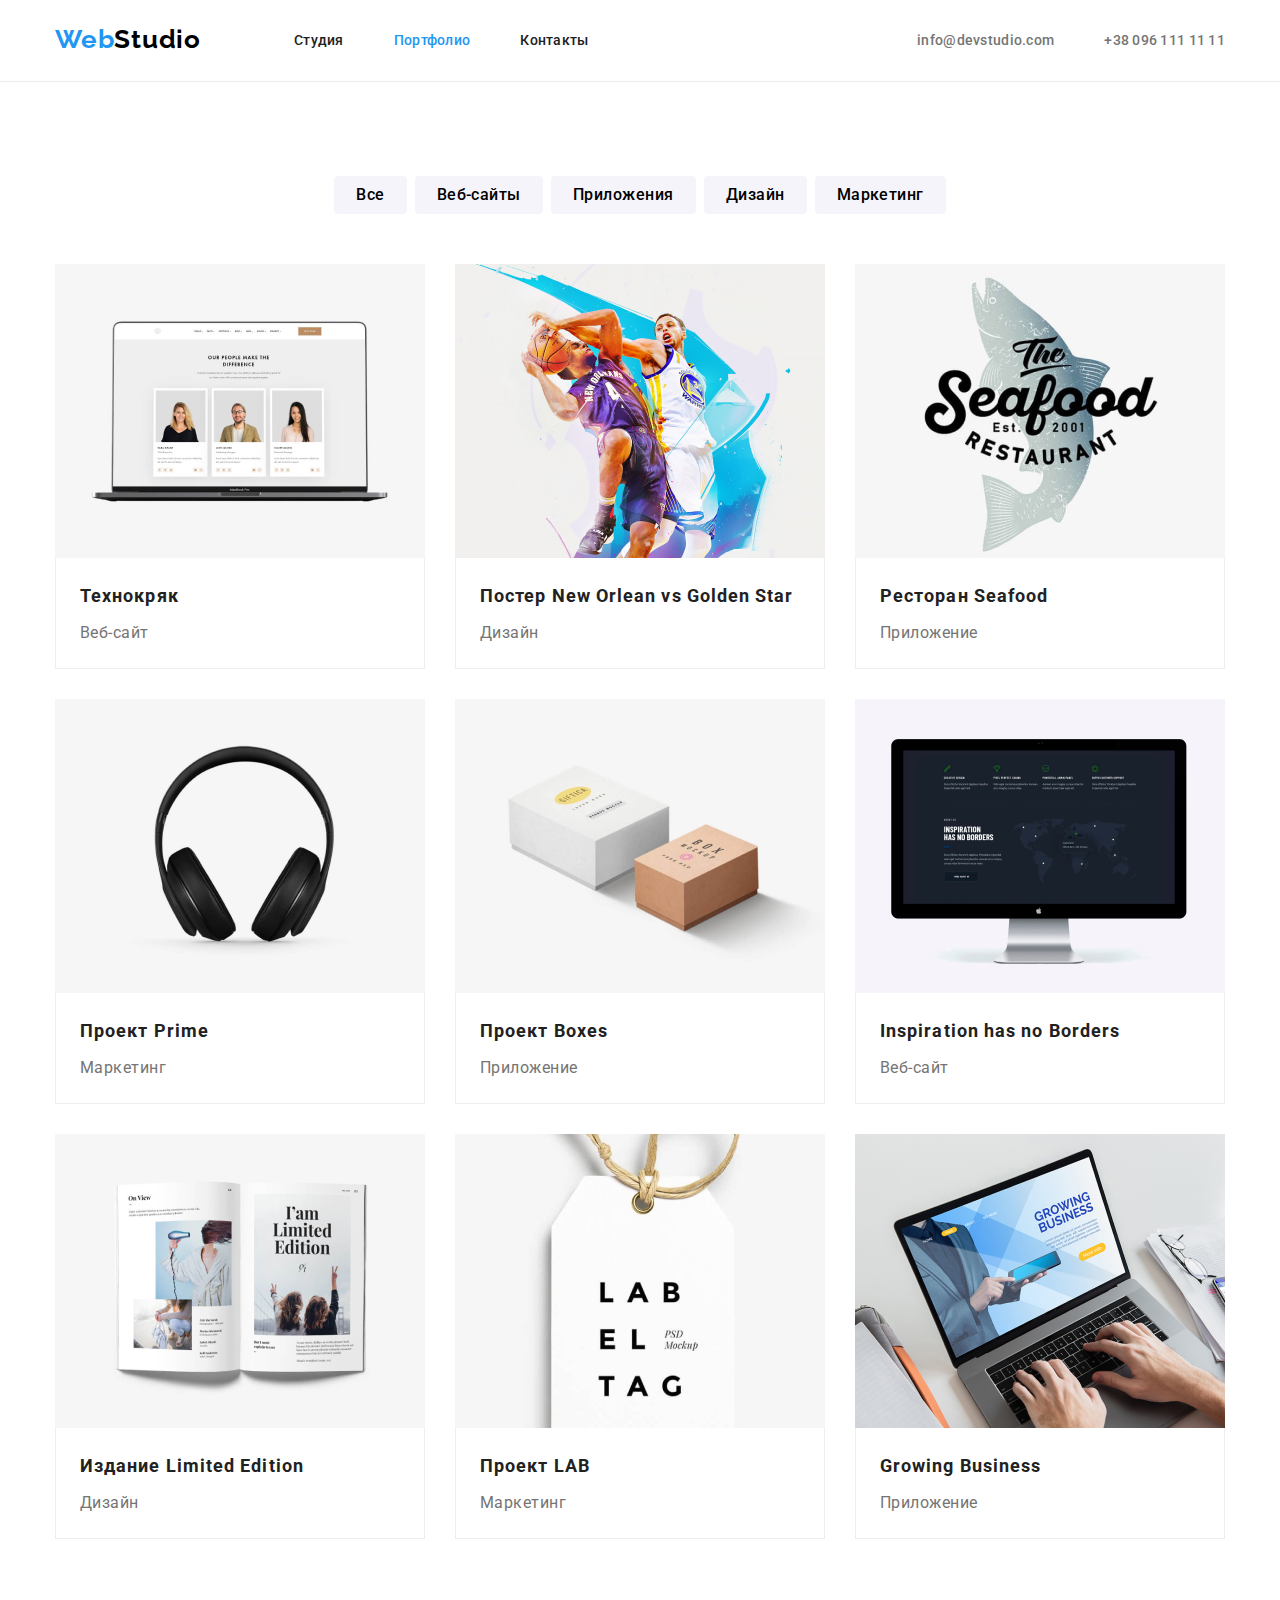
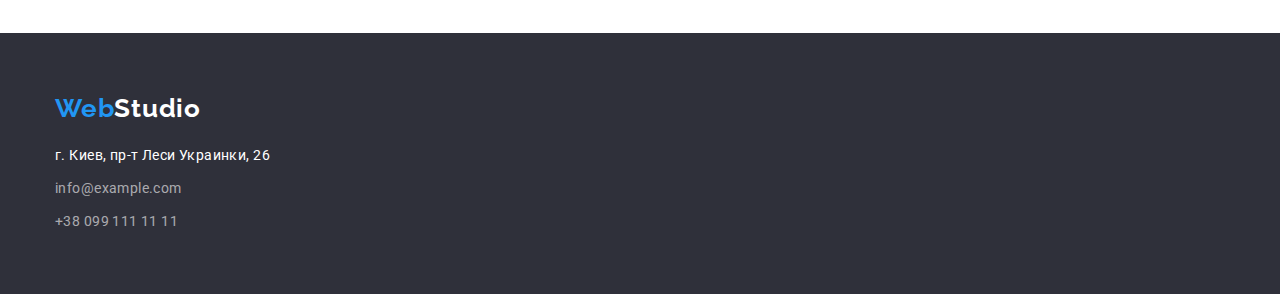
==== portfolio.html @ f36d1ca5 "Додала всі файли" ====
<!DOCTYPE html>
<html lang="ru">
<head>
  <meta charset="UTF-8">
  <meta http-equiv="X-UA-Compatible" content="IE=edge">
  <meta name="viewport" content="width=device-width, initial-scale=1.0">
  <title>Portfolio</title>
    <link rel="preconnect" href="https://fonts.googleapis.com">
    <link rel="preconnect" href="https://fonts.gstatic.com" crossorigin>
    <link href="https://fonts.googleapis.com/css2?family=Raleway:wght@700&family=Roboto:wght@400;500;700;900&display=swap"
      rel="stylesheet">
      <link rel="stylesheet" href="./css/modern-normalize.css">
      <link rel="stylesheet" href="./css/styles.css">
</head>
<body>


<header class="hdr">
  <div class="container">
  <nav class="main-nav">
    <a class="logo" href="./index.html"><span class="logo-web">Web</span>Studio</a>
    <!-- Навігація на інші сторінки -->
    <ul class="site-nav list">
      <li class="item"><a class="link" href="./index.html">Студия</a></li>
      <li class="item"><a class="link portfolio" href="./portfolio.html">Портфолио</a></li>
      <li class="item"><a class="link" href="">Контакты</a></li>
    </ul>
  <ul class="haeder-contact list">
    <li class="item"><a class="h-link" href="mailto:info@devstudio.com">info@devstudio.com</a></li>
    <li class="item"><a class="h-link" href="tel:+380961111111">+38 096 111 11 11</a></li>
  </ul>
</nav>
</div>
</header>
<main>

<section class="portfolio-sec">
  <div class="container ">
  <h1 class="portf-title">Портфолио</h1>
  <ul class="buttons-port list">
    <li class="item"><button class="button-portf" type="button">Все</button></li>
    <li class="item"><button class="button-portf" type="button">Веб-сайты</button></li>
    <li class="item"><button class="button-portf" type="button">Приложения</button></li>
    <li class="item"><button class="button-portf" type="button">Дизайн</button></li>
    <li class="item"><button class="button-portf" type="button">Маркетинг</button></li>
  </ul>

  <ul class="portfolio-list list">
    <li class="item">
      <img class="portf-card" src="./images/portfolio/img.jpg" width="370" alt="Технокряк">
      <div class="card-border">
        <h2 class="portf-list-title" >Технокряк</h2>
      <p class="portf-text">Веб-сайт</p>
      </div>
    </li>
    <li class="item">
      <img class="portf-card" src="./images/portfolio/img1.jpg" width="370" alt="Постер New Orlean vs Golden Star">
      <div class="card-border">
      <h2 class="portf-list-title" >Постер New Orlean vs Golden Star</h2>
      <p class="portf-text">Дизайн</p>
    </div>
    </li>
    <li class="item">
      <img class="portf-card" src="./images/portfolio/img2.jpg" width="370" alt="Ресторан Seafood">
      <div class="card-border">
      <h2 class="portf-list-title" >Ресторан Seafood</h2>
      <p class="portf-text">Приложение</p>
    </div>
    </li>
    <li class="item">
      <img class="portf-card" src="./images/portfolio/img3.jpg" width="370" alt="Проект Prime">
      <div class="card-border">
      <h2 class="portf-list-title" >Проект Prime</h2>
      <p class="portf-text">Маркетинг</p>
    </div>
    </li>
    <li class="item">
      <img class="portf-card" src="./images/portfolio/img4.jpg" width="370" alt="Проект Boxes">
      <div class="card-border">
      <h2 class="portf-list-title" >Проект Boxes</h2>
      <p class="portf-text">Приложение</p>
    </div>
    </li>
    <li class="item">
      <img class="portf-card" src="./images/portfolio/img5.jpg" width="370" alt="Inspiration has no Borders">
      <div class="card-border">
      <h2 class="portf-list-title" >Inspiration has no Borders</h2>
      <p class="portf-text">Веб-сайт</p>
    </div>
    </li>
    <li class="item">
      <img class="portf-card" src="./images/portfolio/img6.jpg" width="370" alt="Издание Limited Edition">
      <div class="card-border">
      <h2 class="portf-list-title" >Издание Limited Edition</h2>
      <p class="portf-text">Дизайн</p>
    </div>
    </li>
    <li class="item">
      <img class="portf-card" src="./images/portfolio/img7.jpg" width="370" alt="Проект LAB">
      <div class="card-border">
      <h2 class="portf-list-title" >Проект LAB</h2>
      <p class="portf-text">Маркетинг</p>
    </div>
    </li>
    <li class="item">
    <img class="portf-card" src="./images/portfolio/img8.jpg" width="370" alt="Growing Business">
    <div class="card-border">
    <h2 class="portf-list-title" >Growing Business</h2>
    <p class="portf-text">Приложение</p>
  </div>
    </li>
  </ul>
  </div>
  </section>
</main>
  <footer class="footer-list">
    <div class="container">
    <!-- Копірайт -->
    <a class="logo-footer" href="./index.html"> <span class="logo-web">Web</span>Studio</a>
    <!-- Посилання на соцмережі -->
    <address>
      <ul class="contact list">
        <li><a class="contact-adres" href="https://goo.gl/maps/HZU3c6R3okZjk7ic6" target="_blank"
            rel="noopener noreferrer">г. Киев, пр-т Леси Украинки, 26</a></li>
        <li><a class="contact-mail" href="mailto:info@example.com">info@example.com</a></li>
        <li><a class="contact-tel" href="tel:+380991111111">+38 099 111 11 11</a></li>
      </ul>
    </address>
    </div>
  </footer>

</body>
</html>
---- css/styles.css ----
:root{
  --primary-text-color:#757575;
  --title-color:#212121;
  --link-hover-color: #2196F3;
  --primary-bg-color: #2F303A;
  --bg-color-wite: #fff;
  --bg-color-grey: #F5F4FA;

}

body {
margin: 0 0 0 0;  
font-family: Roboto,sans-serif;
background: #fff;
color: var(--primary-text-color);
font-size: 14px;
line-height: 1.33;
}

h2, h3, p {
  margin: 0;
}

ul{
  margin: 0;
  padding: 0;
}


.container {
  width: 1200px;
  margin-top: 0;
  margin-bottom: 0;
  margin-right: auto;
  margin-left: auto;
 padding-left: 15px;
 padding-right: 15px;
}

.list{

padding-top: 0;
padding-bottom: 0;
padding-right: 0;
padding-left: 0;
margin-top: 0;
margin-bottom: 0; 
margin-left: 0; 
margin-right: 0;
list-style: none;
}

.hdr{
border-bottom: 1px solid 
#ECECEC;
}
.main-nav{
  display: flex;
  align-items: center;
}
.logo {
padding-top: 24px;
padding-bottom: 25px;
display: block;
font-family: 'Raleway';
font-weight: 700;
font-size: 26px;
line-height: 1.2;
letter-spacing: 0.03em;
color: black;
text-decoration:none;
}

.logo:hover{
color: var(--link-hover-color);
}

.logo-web{
color: var(--link-hover-color)
}

/* .logo.up{
  display: flex;
  /* margin-left: 215px;
  margin-top: 24px;
  margin-right: 1240px;
  width: 145px;
  height: 31px; */

/* site-nav */
.site-nav{
display: flex; 
margin-left: 93px;
}

/* .site-nav .item:not(:last-child){
  margin-right: 50px;
} */

.site-nav .item + .item{
  margin-left: 50px;
}


.site-nav .link {
display: block;
padding-top: 32px;
padding-bottom: 32px;

color: #212121;
font-style: normal;
font-weight: 500;
font-size: 14px;
line-height: 1.2;
letter-spacing: 0.02em;
text-decoration:none;

}

.site-nav .link:hover,
.site-nav .link:focus
{
color: var(--link-hover-color);
}

.link.studio{
  color: var(--link-hover-color);
}

.haeder-contact {
  display: flex;
  margin-left: auto;
}

.haeder-contact .item + .item {
  margin-left: 50px; 
}

.haeder-contact .h-link {
display: flex;
padding-top: 32px;
padding-bottom: 32px;
color: var(--primary-text-color);
text-decoration:none;
font-style: normal;
font-weight: 500;
font-size: 14px;
line-height: 1.2;
letter-spacing: 0.02em;
}

.haeder-contact .h-link:hover,
.haeder-contact .h-link:focus 
{
color: var(--link-hover-color)
}
 
/* section */
.section-title{
color: var(--title-color);
}

/* .section-title.center
{
  text-align: center;
} */

.order{
background-color: var(--primary-bg-color);
padding-top: 200px;
padding-bottom: 200px;

align-items: center;
text-align: center;

}

.section-title.one
{
margin-top: 0;
margin-bottom: 30px;
margin-left: auto;
margin-right: auto;
width: 696px;
height: 120px;

font-weight: 900;
font-size: 44px;
line-height: 1.36;
letter-spacing: 0.06em;
text-transform: uppercase;
color: #fff;

}

.button-order {
min-width: 200px;
height: 50px;
padding-top: 10px;
padding-bottom: 10px;
padding-right: 32px;
padding-left: 32px;
margin-right: 484px;
margin-left: 484px;

border-radius: 4px;
border: transparent;
background: var(--link-hover-color);
box-shadow: 0px 4px 4px rgba(0, 0, 0, 0.15);
font-family:inherit;
font-weight: 700;
font-size: 16px;
line-height: 1.87;
letter-spacing: 0.06em;

cursor: pointer;
color: #FFFFFF;
}

/* features  Особенности*/
.section.feature{
 padding-top: 94px;
 padding-bottom: 94px;
 padding-left: 0;
 padding-right: 0;
 background-color: var(--bg-color-wite);
}

.feature-list{
  display: flex;
}

.feature-list .item{
  width: 270px;
}

.feature-list .item p{
line-height: 1.71;
letter-spacing: 0.03em;
}

.feature-list .item + .item{
  margin-left: 30px;
}

.feature-title{
font-size: 0;
}

.feature-list .title {
margin-top: 0;
margin-bottom: 10px;

color: var(--title-color);
font-weight: 700;
font-size: 14px;
line-height: 1.14;
letter-spacing: 0.03em;
text-transform: uppercase;
}

/* НАШИ РАБОТЫ */

.section.work{
  background-color: var(--bg-color-wite);
  padding-bottom: 94px;
}
.work-list{
  display: flex;
}

.work-list .item+.item{
  margin-left: 30px;
}



.team-list{
  display: flex;
}

.team-list .item{
background-color: #fff;
box-shadow: 0px 1px 3px rgba(0, 0, 0, 0.12), 0px 1px 1px rgba(0, 0, 0, 0.14), 0px 2px 1px rgba(0, 0, 0, 0.2);
border-radius: 0px 0px 4px 4px;
}

.team-list .item+.item{
  margin-left: 30px;
}
.team-card {
  display: block;
}

.title-team{
margin-bottom: 10px;
font-weight: 500;
font-size: 16px;
text-align: center;
line-height: 1.19;
letter-spacing: 0.03em;
color: var(--title-color);
}

.team-text{


font-size: 16px;
line-height: 1.19;
text-align: center;
letter-spacing: 0.03em;

color: var(--primary-text-color);
}

.team-title-text{
padding-top: 30px;
padding-bottom: 30px;
}

.section-title.work{
margin-bottom: 50px;
}

.section-title.work,
.section-title.team{
margin-top: 0;

font-weight: 700;
font-size: 36px;
line-height: 1.15;
text-align: center;
letter-spacing: 0.03em;

}

.section-title.team{
 
 margin-bottom: 50px;
}
.section.team {
  padding-top: 94px;
  padding-bottom: 94px;
  background: #F5F4FA;
}


/* footer */
.logo-footer{
display: block;

margin-bottom:20px;

font-family: 'Raleway';
font-weight: 700;
font-size: 26px;
line-height: 1.19;
letter-spacing: 0.03em;
color: #fff;
text-decoration:none;
}

.logo-footer:hover{
color: var(--link-hover-color);
}

.footer-list{
padding-top: 60px;
padding-bottom: 60px;
background-color: var(--primary-bg-color);
}

.contact-adres{
display: block;
margin-bottom: 9px;
font-style: normal;
font-size: 14px;
line-height: 1.71;
letter-spacing: 0.03em;
text-decoration:none;
color: #FFFFFF;
}

.contact-mail{
  display: block;
margin-bottom: 9px;
}

.contact-tel{
  display: block;

}

.contact-mail, .contact-tel{
color:rgba(255, 255,255, 0.6);
font-style: normal;
font-size: 14px;
line-height: 1.71;
letter-spacing: 0.03em;
text-decoration:none;
}

.contact-adres:hover,
.contact-mail:hover,
.contact-tel:hover{
  color: var(--link-hover-color);
}

.contact-adres:focus,
.contact-mail:focus,
.contact-tel:focus{
  color: var(--link-hover-color);
}

/* PORTFOLIO STYLES */

.portfolio-sec{
padding-top: 94px;
padding-bottom: 94px;
}
.link.portfolio{
  color: var(--link-hover-color);
}

.portf-title {
font-size: 0;
}

.buttons-port.list{
display: flex;
margin-bottom: 50px;
justify-content: center;

}

.buttons-port .item + .item{
  margin-left: 8px;
}

.button-portf{
padding-top: 6px;  
padding-bottom: 6px;
padding-right: 22px;
padding-left: 22px;
height: 38px;
background: #F5F4FA;
border: none;
border-radius: 4px;


font-family: inherit;
font-weight: 500;
font-size: 16px;
line-height: 1.62;
text-align: center;
letter-spacing: 0.03em;
cursor: pointer;
}

.button-portf:hover,
.button-portf:focus{
background: #2196F3;
box-shadow: 0px 3px 1px rgba(0, 0, 0, 0.1), 0px 1px 2px rgba(0, 0, 0, 0.08), 0px 2px 2px rgba(0, 0, 0, 0.12);
color: #FFFFFF;
}
.portfolio-list .item{
width: 370px;
margin: 15px;
}

.portfolio-list {
  display:flex;
  flex-wrap: wrap;
  margin: -15px;
 
}

.portf-card{
display: block;
}


.portf-list-title{

margin-bottom: 4px;

font-weight: 700;
font-size: 18px;
line-height: 2;
letter-spacing: 0.06em;
color: var(--title-color);
}

.portf-text{


font-size: 16px;
line-height: 1.88;
letter-spacing: 0.03em; 
color:var(--primary-text-color);
}

.card-border{
padding-top: 20px;
padding-bottom: 20px;
padding-left: 24px; 
padding-right: 24px;
margin: 0;
  border-left: 1px solid #EEEEEE;
  border-right: 1px solid #EEEEEE;
  border-bottom: 1px solid #EEEEEE;
}

/*
колір основного тексту #212121
колір h1 #FFFFFF
колір web #2196F3
колір p, mail tel (header) #757575
колір background #2F303A
колір background наша команда #F5F4FA ;
колір*/

/* ФОРМУЛА від ширини відняти суму зазорів, поділити на кількість елементів в рядку і забрати у останніх марджин */

/* .portfolio-list .item:nth-child(3n){
  margin-right: 0;
} */
/* .portfolio-list .item:nth-last-child(-n+3){
margin-bottom: 0;
} */
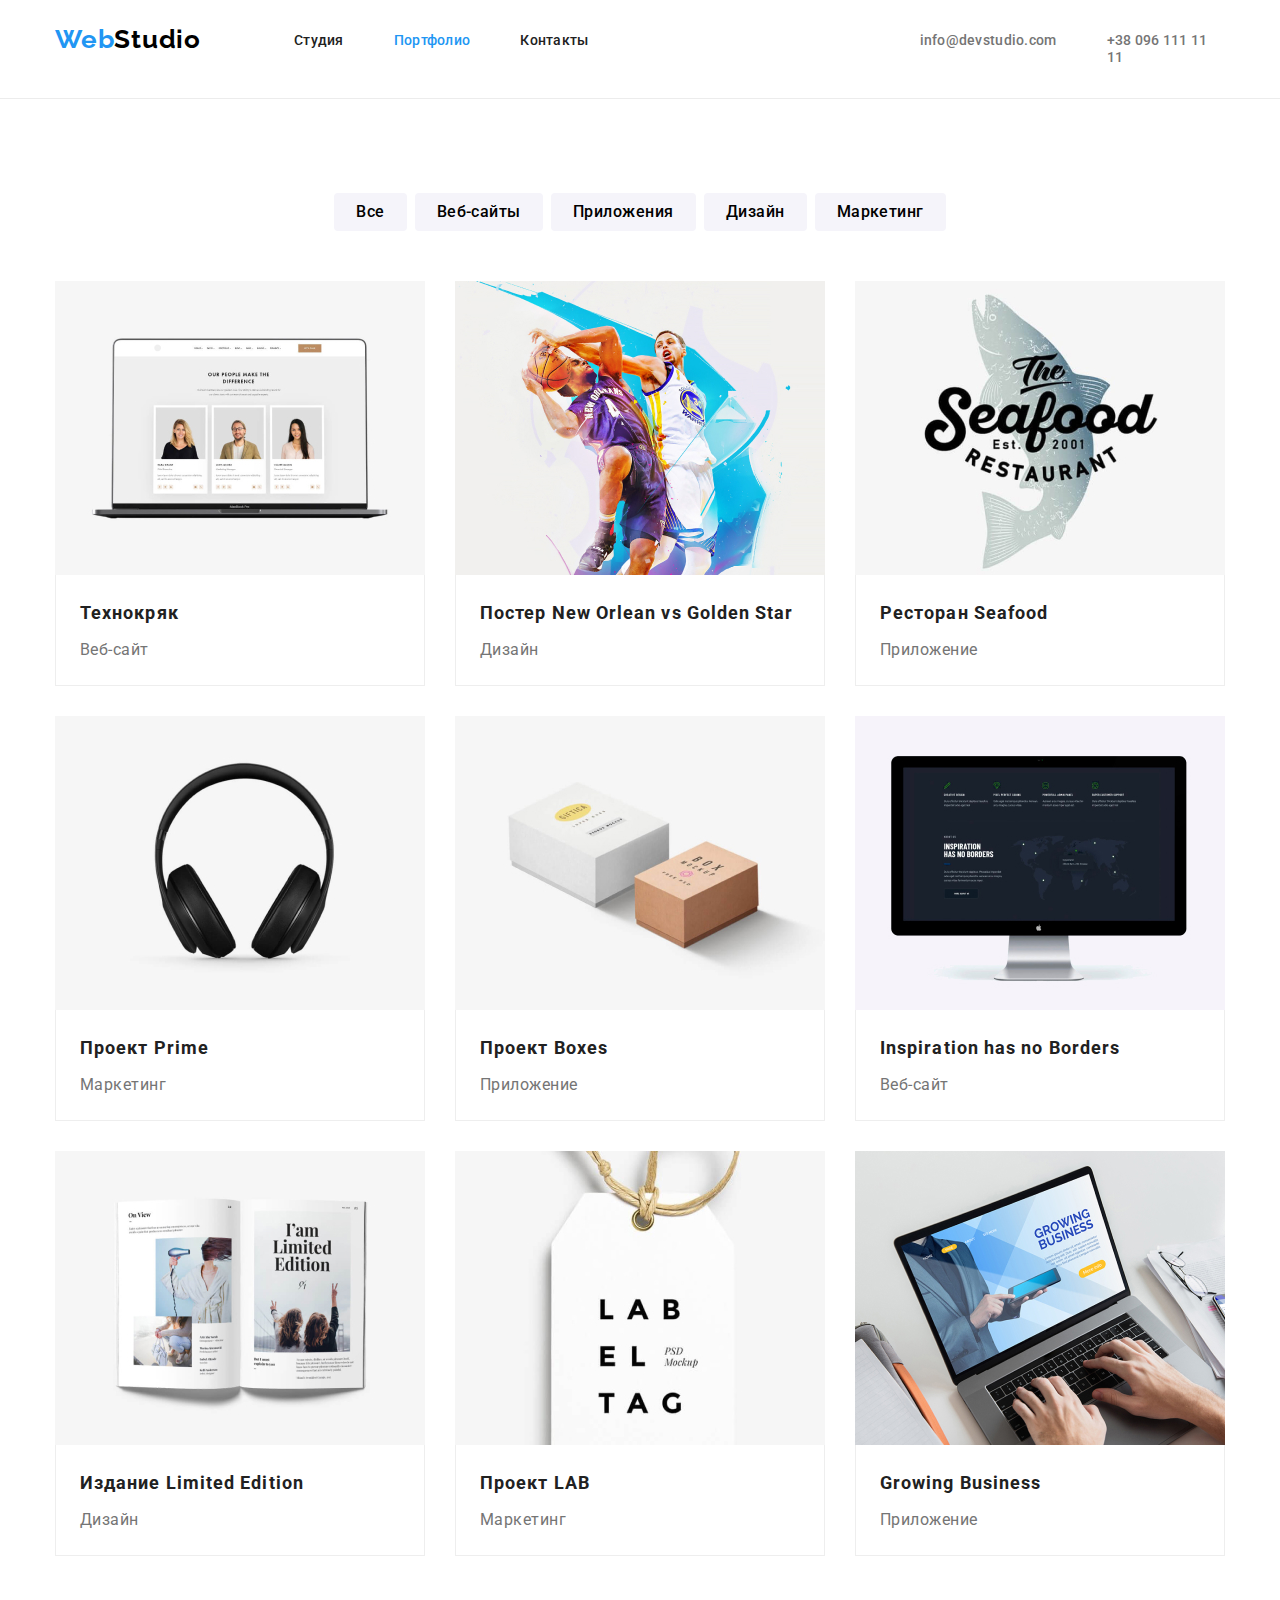
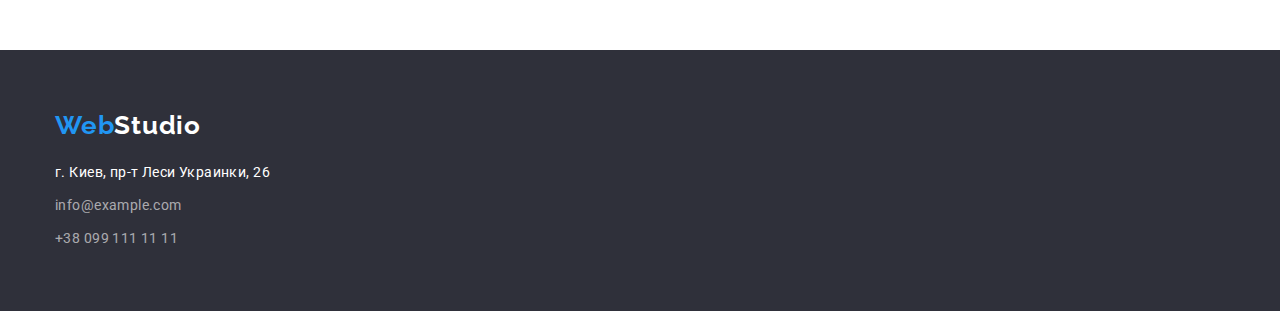
==== commit 5c7bce7b: "Привела код в порядок" ====
--- a/portfolio.html
+++ b/portfolio.html
@@ -13,36 +13,34 @@
       <link rel="stylesheet" href="./css/styles.css">
 </head>
 <body>
-
-
 <header class="hdr">
-  <div class="container">
-  <nav class="main-nav">
-    <a class="logo" href="./index.html"><span class="logo-web">Web</span>Studio</a>
-    <!-- Навігація на інші сторінки -->
-    <ul class="site-nav list">
-      <li class="item"><a class="link" href="./index.html">Студия</a></li>
-      <li class="item"><a class="link portfolio" href="./portfolio.html">Портфолио</a></li>
-      <li class="item"><a class="link" href="">Контакты</a></li>
+  <div class="container hdr-nav-contact">
+    <nav class="hdr-nav">
+      <a class="logo" href="./index.html"><span>Web</span>Studio</a>
+      <!-- Навігація на інші сторінки -->
+      <ul class="site-nav list">
+        <li class="item"><a class="link " href="/index.html">Студия</a></li>
+        <li class="item"><a class="link portfolio" href="./portfolio.html">Портфолио</a></li>
+        <li class="item"><a class="link" href="">Контакты</a></li>
+      </ul>
+    </nav>
+    <ul class="hdr-contact list">
+      <li class="item"><a class="hdr-link" href="mailto:info@devstudio.com">info@devstudio.com</a></li>
+      <li class="item"><a class="hdr-link" href="tel:+380961111111">+38 096 111 11 11</a></li>
     </ul>
-  <ul class="haeder-contact list">
-    <li class="item"><a class="h-link" href="mailto:info@devstudio.com">info@devstudio.com</a></li>
-    <li class="item"><a class="h-link" href="tel:+380961111111">+38 096 111 11 11</a></li>
-  </ul>
-</nav>
-</div>
+  </div>
 </header>
 <main>
 
-<section class="portfolio-sec">
-  <div class="container ">
+<section class="portfolio-section">
+  <div class="container">
   <h1 class="portf-title">Портфолио</h1>
-  <ul class="buttons-port list">
-    <li class="item"><button class="button-portf" type="button">Все</button></li>
-    <li class="item"><button class="button-portf" type="button">Веб-сайты</button></li>
-    <li class="item"><button class="button-portf" type="button">Приложения</button></li>
-    <li class="item"><button class="button-portf" type="button">Дизайн</button></li>
-    <li class="item"><button class="button-portf" type="button">Маркетинг</button></li>
+  <ul class="buttons-portf list">
+    <li class="item"><button class="btn-portf" type="button">Все</button></li>
+    <li class="item"><button class="btn-portf" type="button">Веб-сайты</button></li>
+    <li class="item"><button class="btn-portf" type="button">Приложения</button></li>
+    <li class="item"><button class="btn-portf" type="button">Дизайн</button></li>
+    <li class="item"><button class="btn-portf" type="button">Маркетинг</button></li>
   </ul>
 
   <ul class="portfolio-list list">
@@ -50,63 +48,63 @@
       <img class="portf-card" src="./images/portfolio/img.jpg" width="370" alt="Технокряк">
       <div class="card-border">
         <h2 class="portf-list-title" >Технокряк</h2>
-      <p class="portf-text">Веб-сайт</p>
+      <p class="portf-list-text">Веб-сайт</p>
       </div>
     </li>
     <li class="item">
       <img class="portf-card" src="./images/portfolio/img1.jpg" width="370" alt="Постер New Orlean vs Golden Star">
       <div class="card-border">
       <h2 class="portf-list-title" >Постер New Orlean vs Golden Star</h2>
-      <p class="portf-text">Дизайн</p>
+      <p class="portf-list-text">Дизайн</p>
     </div>
     </li>
     <li class="item">
       <img class="portf-card" src="./images/portfolio/img2.jpg" width="370" alt="Ресторан Seafood">
       <div class="card-border">
       <h2 class="portf-list-title" >Ресторан Seafood</h2>
-      <p class="portf-text">Приложение</p>
+      <p class="portf-list-text">Приложение</p>
     </div>
     </li>
     <li class="item">
       <img class="portf-card" src="./images/portfolio/img3.jpg" width="370" alt="Проект Prime">
       <div class="card-border">
       <h2 class="portf-list-title" >Проект Prime</h2>
-      <p class="portf-text">Маркетинг</p>
+      <p class="portf-list-text">Маркетинг</p>
     </div>
     </li>
     <li class="item">
       <img class="portf-card" src="./images/portfolio/img4.jpg" width="370" alt="Проект Boxes">
       <div class="card-border">
       <h2 class="portf-list-title" >Проект Boxes</h2>
-      <p class="portf-text">Приложение</p>
+      <p class="portf-list-text">Приложение</p>
     </div>
     </li>
     <li class="item">
       <img class="portf-card" src="./images/portfolio/img5.jpg" width="370" alt="Inspiration has no Borders">
       <div class="card-border">
       <h2 class="portf-list-title" >Inspiration has no Borders</h2>
-      <p class="portf-text">Веб-сайт</p>
+      <p class="portf-list-text">Веб-сайт</p>
     </div>
     </li>
     <li class="item">
       <img class="portf-card" src="./images/portfolio/img6.jpg" width="370" alt="Издание Limited Edition">
       <div class="card-border">
       <h2 class="portf-list-title" >Издание Limited Edition</h2>
-      <p class="portf-text">Дизайн</p>
+      <p class="portf-list-text">Дизайн</p>
     </div>
     </li>
     <li class="item">
       <img class="portf-card" src="./images/portfolio/img7.jpg" width="370" alt="Проект LAB">
       <div class="card-border">
       <h2 class="portf-list-title" >Проект LAB</h2>
-      <p class="portf-text">Маркетинг</p>
+      <p class="portf-list-text">Маркетинг</p>
     </div>
     </li>
     <li class="item">
     <img class="portf-card" src="./images/portfolio/img8.jpg" width="370" alt="Growing Business">
     <div class="card-border">
     <h2 class="portf-list-title" >Growing Business</h2>
-    <p class="portf-text">Приложение</p>
+    <p class="portf-list-text">Приложение</p>
   </div>
     </li>
   </ul>
--- a/css/styles.css
+++ b/css/styles.css
@@ -2,10 +2,11 @@
   --primary-text-color:#757575;
   --title-color:#212121;
   --link-hover-color: #2196F3;
+  --accent-color: #2196F3;
+  --btn-color:#2196F3;
   --primary-bg-color: #2F303A;
-  --bg-color-wite: #fff;
-  --bg-color-grey: #F5F4FA;
-
+  --bg-prioritet-color: #fff;
+  --bg-another-color: #F5F4FA;
 }
 
 body {
@@ -38,7 +39,6 @@
 }
 
 .list{
-
 padding-top: 0;
 padding-bottom: 0;
 padding-right: 0;
@@ -50,14 +50,22 @@
 list-style: none;
 }
 
+/* ========HEADER======= */
+
 .hdr{
 border-bottom: 1px solid 
 #ECECEC;
 }
-.main-nav{
-  display: flex;
-  align-items: center;
-}
+.hdr-nav{
+display: flex;
+margin-right: 0;
+}
+
+.hdr-nav-contact{
+display: flex;
+}
+
+
 .logo {
 padding-top: 24px;
 padding-bottom: 25px;
@@ -75,17 +83,9 @@
 color: var(--link-hover-color);
 }
 
-.logo-web{
-color: var(--link-hover-color)
-}
-
-/* .logo.up{
-  display: flex;
-  /* margin-left: 215px;
-  margin-top: 24px;
-  margin-right: 1240px;
-  width: 145px;
-  height: 31px; */
+.logo span{
+color: var(--accent-color)
+}
 
 /* site-nav */
 .site-nav{
@@ -124,19 +124,21 @@
 }
 
 .link.studio{
-  color: var(--link-hover-color);
-}
-
-.haeder-contact {
+  color: var(--accent-color);
+}
+
+.hdr-contact.list{
   display: flex;
-  margin-left: auto;
-}
-
-.haeder-contact .item + .item {
+margin-left: 331px;
+
+}
+
+.hdr-contact .item + .item {
   margin-left: 50px; 
-}
-
-.haeder-contact .h-link {
+
+}
+
+.hdr-contact .hdr-link {
 display: flex;
 padding-top: 32px;
 padding-bottom: 32px;
@@ -149,33 +151,27 @@
 letter-spacing: 0.02em;
 }
 
-.haeder-contact .h-link:hover,
-.haeder-contact .h-link:focus 
+.hdr-contact .hdr-link:hover,
+.hdr-contact .hdr-link:focus 
 {
-color: var(--link-hover-color)
+color: var(--accent-color)
 }
  
-/* section */
-.section-title{
-color: var(--title-color);
-}
-
-/* .section-title.center
-{
-  text-align: center;
-} */
-
-.order{
+/* ========ORDER======= */
+/* Эффективные решения для вашего бизнеса */
+
+.hero{
 background-color: var(--primary-bg-color);
 padding-top: 200px;
 padding-bottom: 200px;
-
 align-items: center;
 text-align: center;
-
-}
-
-.section-title.one
+}
+
+.section-title{
+color: var(--title-color);
+}
+.section-title.hero
 {
 margin-top: 0;
 margin-bottom: 30px;
@@ -193,7 +189,7 @@
 
 }
 
-.button-order {
+.btn-order {
 min-width: 200px;
 height: 50px;
 padding-top: 10px;
@@ -205,7 +201,7 @@
 
 border-radius: 4px;
 border: transparent;
-background: var(--link-hover-color);
+background: var(--btn-color);
 box-shadow: 0px 4px 4px rgba(0, 0, 0, 0.15);
 font-family:inherit;
 font-weight: 700;
@@ -217,8 +213,10 @@
 color: #FFFFFF;
 }
 
-/* features  Особенности*/
-.section.feature{
+
+/* ======FEATURES===== */
+/* features Особенности*/
+.feature{
  padding-top: 94px;
  padding-bottom: 94px;
  padding-left: 0;
@@ -226,6 +224,10 @@
  background-color: var(--bg-color-wite);
 }
 
+.feature-title{
+font-size: 0;
+}
+
 .feature-list{
   display: flex;
 }
@@ -241,10 +243,6 @@
 
 .feature-list .item + .item{
   margin-left: 30px;
-}
-
-.feature-title{
-font-size: 0;
 }
 
 .feature-list .title {
@@ -259,12 +257,17 @@
 text-transform: uppercase;
 }
 
-/* НАШИ РАБОТЫ */
+/* =======WORK======== */
+/* ЧЕМ МЫ ЗАНИМАЕМСЯ */
 
 .section.work{
   background-color: var(--bg-color-wite);
   padding-bottom: 94px;
 }
+.section-title.work{
+margin-bottom: 50px;
+}
+
 .work-list{
   display: flex;
 }
@@ -273,8 +276,30 @@
   margin-left: 30px;
 }
 
-
-
+/* =======TEAM======= */
+/* Наша команда */
+
+.section.team {
+  padding-top: 94px;
+  padding-bottom: 94px;
+  background-color: var(--bg-another-color);
+
+}
+
+.section-title.work,
+.section-title.team{
+margin-top: 0;
+font-weight: 700;
+font-size: 36px;
+line-height: 1.15;
+text-align: center;
+letter-spacing: 0.03em;
+
+}
+
+.section-title.team{
+ margin-bottom: 50px;
+}
 .team-list{
   display: flex;
 }
@@ -292,7 +317,7 @@
   display: block;
 }
 
-.title-team{
+.title-team-card{
 margin-bottom: 10px;
 font-weight: 500;
 font-size: 16px;
@@ -318,34 +343,14 @@
 padding-bottom: 30px;
 }
 
-.section-title.work{
-margin-bottom: 50px;
-}
-
-.section-title.work,
-.section-title.team{
-margin-top: 0;
-
-font-weight: 700;
-font-size: 36px;
-line-height: 1.15;
-text-align: center;
-letter-spacing: 0.03em;
-
-}
-
-.section-title.team{
- 
- margin-bottom: 50px;
-}
-.section.team {
-  padding-top: 94px;
-  padding-bottom: 94px;
-  background: #F5F4FA;
-}
-
-
-/* footer */
+
+/*========FOOTER========*/
+.footer-list{
+padding-top: 60px;
+padding-bottom: 60px;
+background-color: var(--primary-bg-color);
+}
+
 .logo-footer{
 display: block;
 
@@ -360,15 +365,16 @@
 text-decoration:none;
 }
 
+.logo-footer span{
+  color: var(--accent-color);
+
+}
+
 .logo-footer:hover{
 color: var(--link-hover-color);
 }
 
-.footer-list{
-padding-top: 60px;
-padding-bottom: 60px;
-background-color: var(--primary-bg-color);
-}
+
 
 .contact-adres{
 display: block;
@@ -411,33 +417,38 @@
 .contact-tel:focus{
   color: var(--link-hover-color);
 }
-
+/* ================= */
 /* PORTFOLIO STYLES */
-
-.portfolio-sec{
+/* ================= */
+
+.link.portfolio{
+  color: var(--accent-color);
+}
+
+.portfolio-section{
 padding-top: 94px;
 padding-bottom: 94px;
 }
-.link.portfolio{
-  color: var(--link-hover-color);
-}
+
 
 .portf-title {
 font-size: 0;
 }
 
-.buttons-port.list{
+/* ===СПИСОК КНОПОК=== */
+
+.buttons-portf.list{
 display: flex;
 margin-bottom: 50px;
 justify-content: center;
 
 }
 
-.buttons-port .item + .item{
+.buttons-portf .item + .item{
   margin-left: 8px;
 }
 
-.button-portf{
+.btn-portf{
 padding-top: 6px;  
 padding-bottom: 6px;
 padding-right: 22px;
@@ -457,12 +468,15 @@
 cursor: pointer;
 }
 
-.button-portf:hover,
-.button-portf:focus{
-background: #2196F3;
+.btn-portf:hover,
+.btn-portf:focus{
+background: var(--link-hover-color);
 box-shadow: 0px 3px 1px rgba(0, 0, 0, 0.1), 0px 1px 2px rgba(0, 0, 0, 0.08), 0px 2px 2px rgba(0, 0, 0, 0.12);
 color: #FFFFFF;
 }
+
+/*===ПОРТФОЛІО РОБІТ=== */
+
 .portfolio-list .item{
 width: 370px;
 margin: 15px;
@@ -472,13 +486,11 @@
   display:flex;
   flex-wrap: wrap;
   margin: -15px;
- 
 }
 
 .portf-card{
 display: block;
 }
-
 
 .portf-list-title{
 
@@ -491,9 +503,7 @@
 color: var(--title-color);
 }
 
-.portf-text{
-
-
+.portf-list-text{
 font-size: 16px;
 line-height: 1.88;
 letter-spacing: 0.03em; 
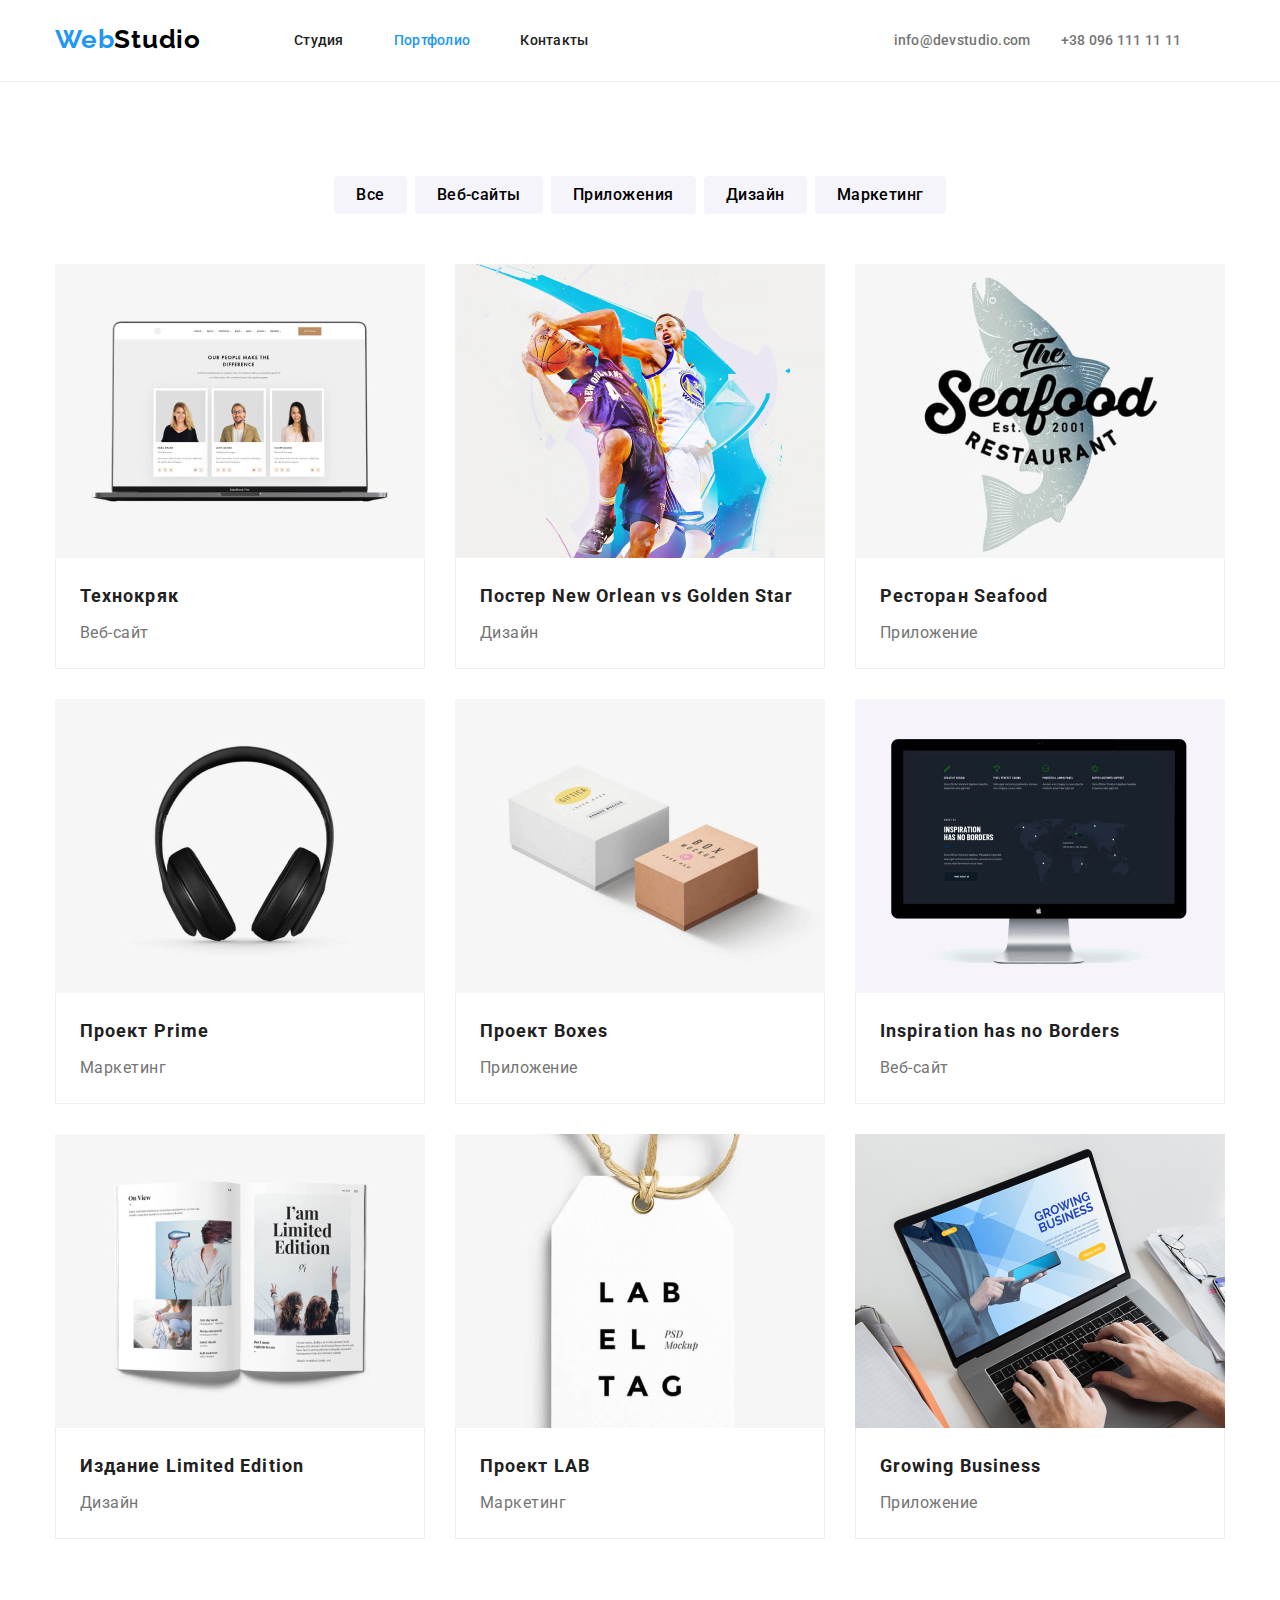
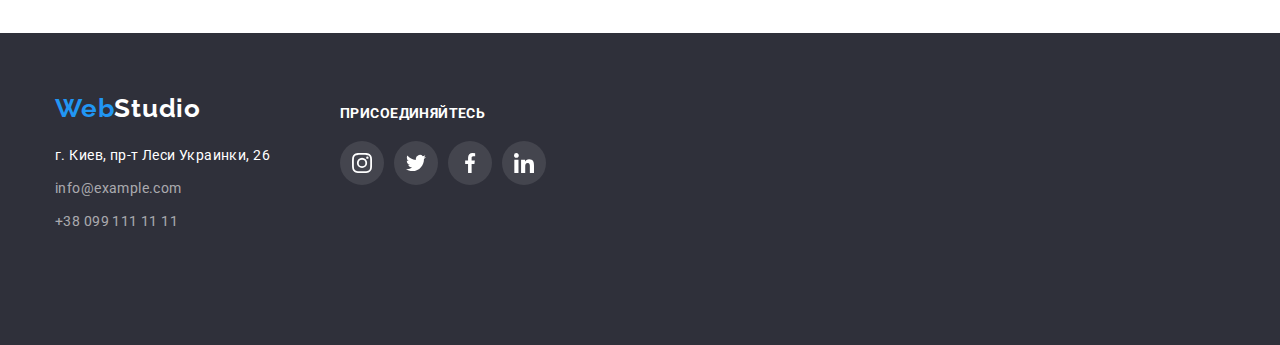
==== commit 2f3b6136: "взрив мозку" ====
--- a/portfolio.html
+++ b/portfolio.html
@@ -111,19 +111,55 @@
   </div>
   </section>
 </main>
-  <footer class="footer-list">
-    <div class="container">
-    <!-- Копірайт -->
-    <a class="logo-footer" href="./index.html"> <span class="logo-web">Web</span>Studio</a>
-    <!-- Посилання на соцмережі -->
-    <address>
-      <ul class="contact list">
-        <li><a class="contact-adres" href="https://goo.gl/maps/HZU3c6R3okZjk7ic6" target="_blank"
-            rel="noopener noreferrer">г. Киев, пр-т Леси Украинки, 26</a></li>
-        <li><a class="contact-mail" href="mailto:info@example.com">info@example.com</a></li>
-        <li><a class="contact-tel" href="tel:+380991111111">+38 099 111 11 11</a></li>
-      </ul>
-    </address>
+  <footer class="footer-box">
+    <div class="container footer">
+      <div class="adress-box">
+        <!-- Копірайт -->
+        <a class="logo-footer" href="./index.html"> <span>Web</span>Studio</a>
+        <!-- Посилання на соцмережі -->
+        <address>
+          <ul class="contact list">
+            <li><a class="contact-adres" href="https://goo.gl/maps/HZU3c6R3okZjk7ic6" target="_blank"
+                rel="noopener noreferrer">г. Киев, пр-т Леси Украинки, 26</a></li>
+            <li><a class="contact-mail" href="mailto:info@example.com">info@example.com</a></li>
+            <li><a class="contact-tel" href="tel:+380991111111">+38 099 111 11 11</a></li>
+          </ul>
+        </address>
+      </div>
+      <!--LINK SOC  -->
+      <div class="footer-link">
+        <p class="footer-link-text">Присоединяйтесь</p>
+    <ul class="footer-link-list list">
+      <li class="footer-link-item">
+        <a href="" class="footer-social">
+          <svg class="footer-link-icon">
+            <use href="./images/icons/symbol-defs2.svg#icon-instagram"></use>
+          </svg>
+        </a>
+      </li>
+      <li class="footer-link-item">
+        <a href="" class="footer-social">
+          <svg class="footer-link-icon">
+            <use href="./images/icons/symbol-defs2.svg#icon-twitter"></use>
+          </svg>
+        </a>
+      </li>
+      <li class="footer-link-item">
+        <a href="" class="footer-social">
+          <svg class="footer-link-icon">
+            <use href="./images/icons/symbol-defs2.svg#icon-facebook"></use>
+          </svg>
+        </a>
+      </li>
+      <li class="footer-link-item">
+        <a href="" class="footer-social">
+          <svg class="footer-link-icon">
+            <use href="./images/icons/symbol-defs2.svg#icon-linkedin"></use>
+          </svg>
+        </a>
+      </li>
+    </ul>
+      </div>
     </div>
   </footer>
 
--- a/css/styles.css
+++ b/css/styles.css
@@ -127,19 +127,21 @@
   color: var(--accent-color);
 }
 
+
+
 .hdr-contact.list{
-  display: flex;
-margin-left: 331px;
-
-}
+display: inline-flex;
+margin-left: 305px;
+}
+
 
 .hdr-contact .item + .item {
-  margin-left: 50px; 
+  margin-left: 30px; 
 
 }
 
 .hdr-contact .hdr-link {
-display: flex;
+display: inline-block;
 padding-top: 32px;
 padding-bottom: 32px;
 color: var(--primary-text-color);
@@ -149,7 +151,17 @@
 font-size: 14px;
 line-height: 1.2;
 letter-spacing: 0.02em;
-}
+
+}
+
+
+/* намагалася додати свг іконку */
+
+/* .hdr-contact .hdr-link::before{
+width: 16px;
+height: 16px;
+content: "";background-color: red;
+} */
 
 .hdr-contact .hdr-link:hover,
 .hdr-contact .hdr-link:focus 
@@ -160,8 +172,11 @@
 /* ========ORDER======= */
 /* Эффективные решения для вашего бизнеса */
 
-.hero{
+section.hero{
 background-color: var(--primary-bg-color);
+background-image: linear-gradient(to right, rgba(47, 48, 58, 0.4), rgba(47, 48, 58, 0.4)), url(../images/hero-bg.jpg);
+background-repeat: no-repeat;
+background-position:center;
 padding-top: 200px;
 padding-bottom: 200px;
 align-items: center;
@@ -245,10 +260,53 @@
   margin-left: 30px;
 }
 
+.feature-list .item::before{
+  display:block;
+  content: "";
+  height: 120px;
+}
+
+.feature-list .item::before{
+  display:block;
+  content: "";
+  height: 120px;
+}
+
+.feature-list .item::before{
+  display:block;
+  content: "";
+  height: 120px;
+  border-radius: 4px;
+  background-repeat: no-repeat;
+  background-position: center;
+  background-color: var(--bg-another-color);
+}
+
+.icon-antena::before{
+background-image: url(../images/icons/antenna.svg);
+}
+
+.icon-clock::before{
+background-image: url(../images/icons/clock.svg)
+}
+
+.icon-diagram::before{
+background-image: url(../images/icons/diagram.svg)
+}
+
+.icon-astro::before{
+background-image: url(../images/icons/astronaut.svg)
+}
+
+.feature-list .item::before{
+  display:block;
+  content: "";
+  height: 120px;
+}
+
 .feature-list .title {
-margin-top: 0;
+margin-top: 30px;
 margin-bottom: 10px;
-
 color: var(--title-color);
 font-weight: 700;
 font-size: 14px;
@@ -264,9 +322,7 @@
   background-color: var(--bg-color-wite);
   padding-bottom: 94px;
 }
-.section-title.work{
-margin-bottom: 50px;
-}
+
 
 .work-list{
   display: flex;
@@ -287,19 +343,16 @@
 }
 
 .section-title.work,
-.section-title.team{
+.section-title.team, .section-title.customers{
 margin-top: 0;
+margin-bottom: 50px;
 font-weight: 700;
 font-size: 36px;
 line-height: 1.15;
 text-align: center;
 letter-spacing: 0.03em;
-
-}
-
-.section-title.team{
- margin-bottom: 50px;
-}
+}
+
 .team-list{
   display: flex;
 }
@@ -328,8 +381,7 @@
 }
 
 .team-text{
-
-
+margin-bottom: 16px;
 font-size: 16px;
 line-height: 1.19;
 text-align: center;
@@ -343,9 +395,49 @@
 padding-bottom: 30px;
 }
 
+.team-link-list{
+  display: flex;
+  padding-right: 32px;
+  padding-left: 32px;
+  justify-content: center;
+}
+
+
+
+.social{
+  display: flex; align-items: center;
+  justify-content: center;
+  width: 44px;
+  height: 44px;
+  fill: 
+rgba(175, 177, 184, 1);
+}
+.link-icon{
+  width: 20px;
+  height: 20px;
+  padding: 0;
+}
+
+.social:hover{
+  background-color: var(--accent-color);
+  border-radius: 50%;
+  fill: #FFFFFF;
+}
+
+/* =====CUSTOMERS=== */
+/* Постоянные клиетны */
+
+.section.customers{
+  padding-top: 94px;
+  padding-bottom: 94px;
+}
 
 /*========FOOTER========*/
-.footer-list{
+.container.footer{
+ display: flex; 
+}
+
+.footer-box{
 padding-top: 60px;
 padding-bottom: 60px;
 background-color: var(--primary-bg-color);
@@ -373,7 +465,6 @@
 .logo-footer:hover{
 color: var(--link-hover-color);
 }
-
 
 
 .contact-adres{
@@ -417,7 +508,57 @@
 .contact-tel:focus{
   color: var(--link-hover-color);
 }
-/* ================= */
+
+/* footer variant 2 */
+
+.footer-link{
+  margin-left: 70px;
+  margin-bottom: 100px;
+  margin-top: 12px;
+}
+
+.footer-link-text{
+margin-bottom: 20px;
+
+font-weight: 700;
+font-size: 14px;
+line-height: 16px;
+letter-spacing: 0.03em;
+text-transform: uppercase;
+
+color: #FFFFFF;
+}
+
+.footer-link-list .footer-link-item+.footer-link-item{
+  margin-left: 10px;
+}
+
+.footer-link-list{
+  display:flex;
+}
+
+.footer-social {
+  display: flex; align-items: center;
+  justify-content: center;
+  width: 44px;
+  height: 44px;
+  border-radius: 50%;
+    background-color: rgba(255, 255, 255, 0.1);
+     fill:var(--bg-prioritet-color);
+}
+
+.footer-social:hover{
+  background-color: var(--accent-color);
+}
+
+.footer-link-icon{
+  width: 20px;
+  height: 20px;
+ ;
+
+}
+
+
 /* PORTFOLIO STYLES */
 /* ================= */
 
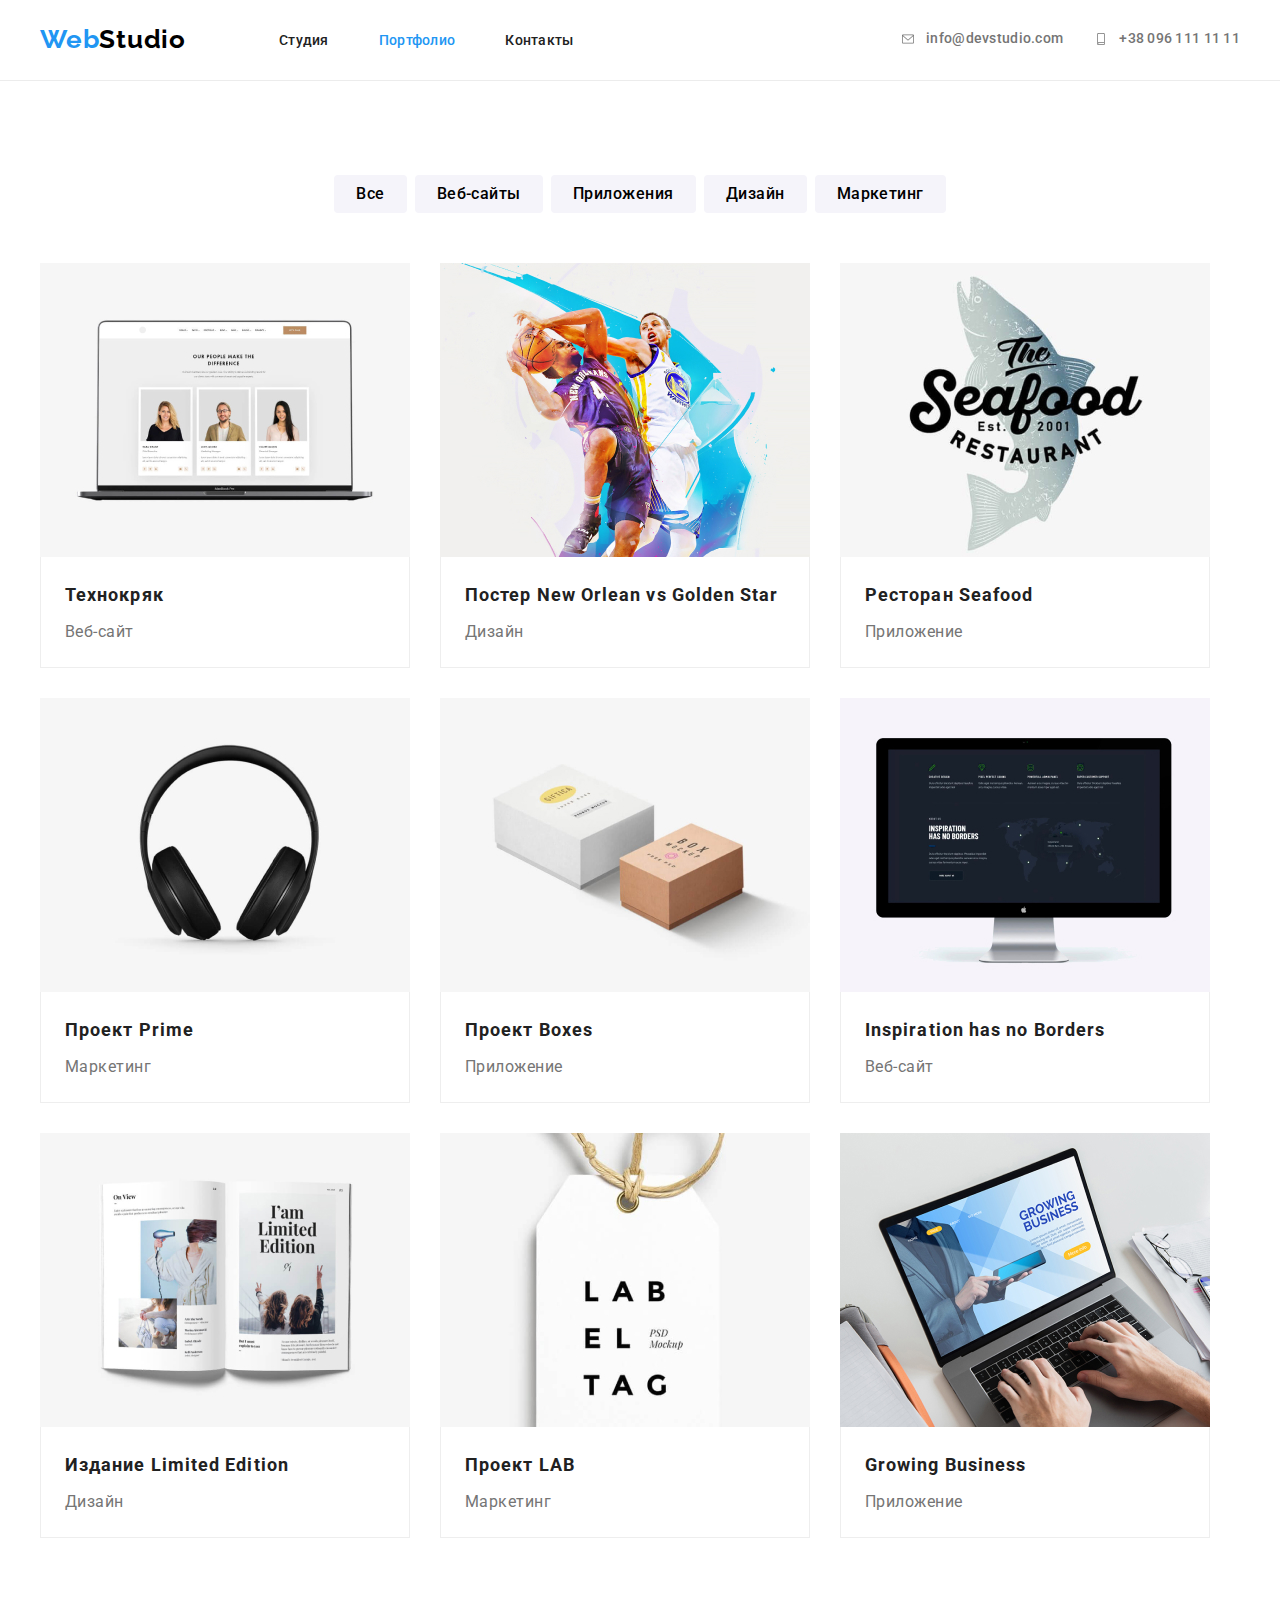
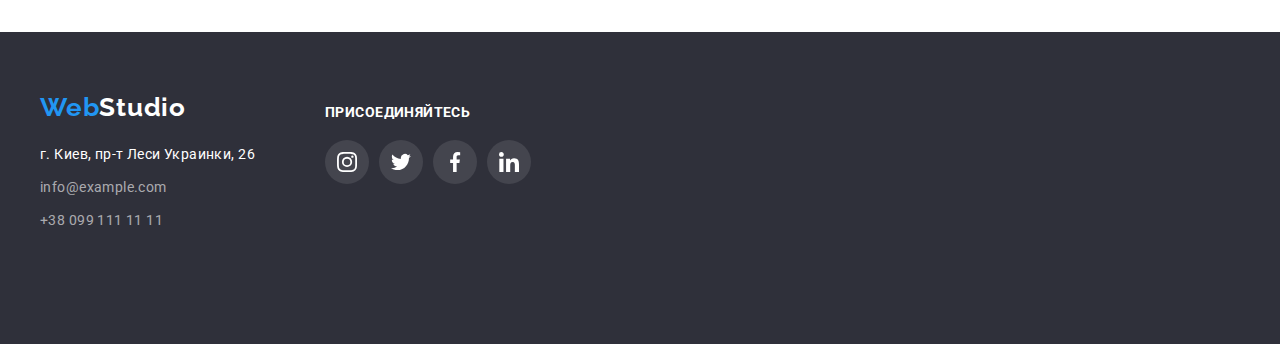
==== commit ae1ae2ab: "finish" ====
--- a/portfolio.html
+++ b/portfolio.html
@@ -4,32 +4,42 @@
   <meta charset="UTF-8">
   <meta http-equiv="X-UA-Compatible" content="IE=edge">
   <meta name="viewport" content="width=device-width, initial-scale=1.0">
-  <title>Portfolio</title>
-    <link rel="preconnect" href="https://fonts.googleapis.com">
-    <link rel="preconnect" href="https://fonts.gstatic.com" crossorigin>
-    <link href="https://fonts.googleapis.com/css2?family=Raleway:wght@700&family=Roboto:wght@400;500;700;900&display=swap"
-      rel="stylesheet">
-      <link rel="stylesheet" href="./css/modern-normalize.css">
-      <link rel="stylesheet" href="./css/styles.css">
+  <title>WebStudio</title>
+  <link rel="preconnect" href="https://fonts.googleapis.com">
+  <link rel="preconnect" href="https://fonts.gstatic.com" crossorigin>
+  <link href="https://fonts.googleapis.com/css2?family=Raleway:wght@700&family=Roboto:wght@400;500;700;900&display=swap"
+    rel="stylesheet">
+  <link rel="stylesheet" href="https://cdnjs.cloudflare.com/ajax/libs/modern-normalize/1.1.0/modern-normalize.min.css"
+    integrity="sha512-wpPYUAdjBVSE4KJnH1VR1HeZfpl1ub8YT/NKx4PuQ5NmX2tKuGu6U/JRp5y+Y8XG2tV+wKQpNHVUX03MfMFn9Q=="
+    crossorigin="anonymous" referrerpolicy="no-referrer" />
+  <link rel="stylesheet" href="./css/styles.css">
 </head>
 <body>
-<header class="hdr">
-  <div class="container hdr-nav-contact">
-    <nav class="hdr-nav">
-      <a class="logo" href="./index.html"><span>Web</span>Studio</a>
-      <!-- Навігація на інші сторінки -->
-      <ul class="site-nav list">
-        <li class="item"><a class="link " href="/index.html">Студия</a></li>
-        <li class="item"><a class="link portfolio" href="./portfolio.html">Портфолио</a></li>
-        <li class="item"><a class="link" href="">Контакты</a></li>
+  <header class="hdr">
+    <div class="container hdr-nav-contact">
+      <nav class="hdr-nav">
+        <a class="logo" href="./index.html"><span>Web</span>Studio</a>
+        <!-- Навігація на інші сторінки -->
+        <ul class="site-nav list">
+          <li class="item"><a class="link" href="/index.html">Студия</a></li>
+          <li class="item"><a class="link portfolio" href="./portfolio.html">Портфолио</a></li>
+          <li class="item"><a class="link" href="">Контакты</a></li>
+        </ul>
+      </nav>
+      <ul class="hdr-contact list">
+        <li class="item">
+          <a class="hdr-link mail" href="mailto:info@devstudio.com"><svg class="hdr-icon-mail">
+              <use href="./images/icons/symbol-defs3.svg#icon-envelope"></use>
+            </svg>info@devstudio.com</a>
+        </li>
+        <li class="item">
+          <a class="hdr-link tel" href="tel:+380961111111"><svg class="hdr-icon-tel">
+              <use href="./images/icons/symbol-defs3.svg#icon-smartphone"></use>
+            </svg>+38 096 111 11 11</a>
+        </li>
       </ul>
-    </nav>
-    <ul class="hdr-contact list">
-      <li class="item"><a class="hdr-link" href="mailto:info@devstudio.com">info@devstudio.com</a></li>
-      <li class="item"><a class="hdr-link" href="tel:+380961111111">+38 096 111 11 11</a></li>
-    </ul>
-  </div>
-</header>
+    </div>
+  </header>
 <main>
 
 <section class="portfolio-section">
@@ -111,7 +121,7 @@
   </div>
   </section>
 </main>
-  <footer class="footer-box">
+<footer class="footer-box">
     <div class="container footer">
       <div class="adress-box">
         <!-- Копірайт -->
@@ -129,39 +139,39 @@
       <!--LINK SOC  -->
       <div class="footer-link">
         <p class="footer-link-text">Присоединяйтесь</p>
-    <ul class="footer-link-list list">
-      <li class="footer-link-item">
-        <a href="" class="footer-social">
-          <svg class="footer-link-icon">
-            <use href="./images/icons/symbol-defs2.svg#icon-instagram"></use>
-          </svg>
-        </a>
-      </li>
-      <li class="footer-link-item">
-        <a href="" class="footer-social">
-          <svg class="footer-link-icon">
-            <use href="./images/icons/symbol-defs2.svg#icon-twitter"></use>
-          </svg>
-        </a>
-      </li>
-      <li class="footer-link-item">
-        <a href="" class="footer-social">
-          <svg class="footer-link-icon">
-            <use href="./images/icons/symbol-defs2.svg#icon-facebook"></use>
-          </svg>
-        </a>
-      </li>
-      <li class="footer-link-item">
-        <a href="" class="footer-social">
-          <svg class="footer-link-icon">
-            <use href="./images/icons/symbol-defs2.svg#icon-linkedin"></use>
-          </svg>
-        </a>
-      </li>
-    </ul>
+        <ul class="footer-link-list list">
+          <li class="footer-link-item">
+            <a href="" class="footer-social">
+              <svg class="footer-link-icon">
+                <use href="./images/icons/symbol-defs3.svg#icon-instagram"></use>
+              </svg>
+            </a>
+          </li>
+          <li class="footer-link-item">
+            <a href="" class="footer-social">
+              <svg class="footer-link-icon">
+                <use href="./images/icons/symbol-defs3.svg#icon-twitter"></use>
+              </svg>
+            </a>
+          </li>
+          <li class="footer-link-item">
+            <a href="" class="footer-social">
+              <svg class="footer-link-icon">
+                <use href="./images/icons/symbol-defs3.svg#icon-facebook"></use>
+              </svg>
+            </a>
+          </li>
+          <li class="footer-link-item">
+            <a href="" class="footer-social">
+              <svg class="footer-link-icon">
+                <use href="./images/icons/symbol-defs3.svg#icon-linkedin"></use>
+              </svg>
+            </a>
+          </li>
+        </ul>
       </div>
     </div>
-  </footer>
+</footer>
 
 </body>
 </html>--- a/css/styles.css
+++ b/css/styles.css
@@ -18,25 +18,35 @@
 line-height: 1.33;
 }
 
-h2, h3, p {
+
+/* Нижче буде скидування стилів для тегів */
+p, h1, h2, h3, h4, h5, h6 {
   margin: 0;
 }
 
-ul{
+
+ul, ol{
   margin: 0;
   padding: 0;
 }
 
+button{
+  cursor: pointer;
+}
+
+address{
+  font-style: normal;
+}
+
 
 .container {
   width: 1200px;
-  margin-top: 0;
-  margin-bottom: 0;
-  margin-right: auto;
-  margin-left: auto;
+  margin: 0 auto;
  padding-left: 15px;
  padding-right: 15px;
 }
+
+/* контейнерів може бути декілька, якщо секції різної ширини */
 
 .list{
 padding-top: 0;
@@ -50,42 +60,66 @@
 list-style: none;
 }
 
+/* скидує стилі списків */
+
+.visually-hidden{
+  position: absolute;
+  width: 1px;
+  height: 1px;
+  margin: -1px;
+  border: 0;
+  padding: 0;
+  
+  white-space: nowrap;
+  clip-path: inset(100%);
+  clip: rect(0 0 0 0);
+  overflow: hidden;
+}
+/* приховує елементи без втрати семантики */
+
+
 /* ========HEADER======= */
 
 .hdr{
 border-bottom: 1px solid 
 #ECECEC;
 }
+
+
+.hdr-nav-contact{
+display: flex;
+align-items: center;
+justify-content: space-between;
+}
+
 .hdr-nav{
 display: flex;
-margin-right: 0;
-}
-
-.hdr-nav-contact{
-display: flex;
-}
-
+align-items: center;
+}
 
 .logo {
+font-family: 'Raleway',sans-serif;
+font-weight: 700;
+font-size: 26px;
+line-height: 1.19;
+letter-spacing: 0.03em;
+color: black;
+text-decoration:none;
 padding-top: 24px;
 padding-bottom: 25px;
-display: block;
-font-family: 'Raleway';
-font-weight: 700;
-font-size: 26px;
-line-height: 1.2;
-letter-spacing: 0.03em;
-color: black;
-text-decoration:none;
-}
+}
+
+.logo span{
+color: var(--accent-color)
+}
+
+
 
 .logo:hover{
 color: var(--link-hover-color);
 }
 
-.logo span{
-color: var(--accent-color)
-}
+
 
 /* site-nav */
 .site-nav{
@@ -101,9 +135,14 @@
   margin-left: 50px;
 }
 
+.site-nav-list{
+display: flex;
+margin-right: 305px;
+}
+
 
 .site-nav .link {
-display: block;
+
 padding-top: 32px;
 padding-bottom: 32px;
 
@@ -111,7 +150,7 @@
 font-style: normal;
 font-weight: 500;
 font-size: 14px;
-line-height: 1.2;
+line-height: 1.1;
 letter-spacing: 0.02em;
 text-decoration:none;
 
@@ -130,8 +169,8 @@
 
 
 .hdr-contact.list{
-display: inline-flex;
-margin-left: 305px;
+display: flex;
+margin-left: auto;
 }
 
 
@@ -140,48 +179,66 @@
 
 }
 
+.hdr-contact .item{
+  display: flex;
+  align-items: center;
+  justify-content: center;
+}
+
 .hdr-contact .hdr-link {
-display: inline-block;
-padding-top: 32px;
-padding-bottom: 32px;
+display: flex;align-items: center;
+padding-top: 24px;
+padding-bottom: 25px;
 color: var(--primary-text-color);
 text-decoration:none;
 font-style: normal;
 font-weight: 500;
 font-size: 14px;
-line-height: 1.2;
+line-height: 1.14;
 letter-spacing: 0.02em;
 
 }
 
-
-/* намагалася додати свг іконку */
-
-/* .hdr-contact .hdr-link::before{
-width: 16px;
-height: 16px;
-content: "";background-color: red;
-} */
-
 .hdr-contact .hdr-link:hover,
-.hdr-contact .hdr-link:focus 
-{
-color: var(--accent-color)
+.hdr-contact .hdr-link:focus, 
+.hdr-contact .hdr-link:hover .hdr-icon-mail,
+.hdr-contact .hdr-link:hover .hdr-icon-tel, 
+.hdr-contact .hdr-link:focus .hdr-icon-mail,
+.hdr-contact .hdr-link:focus .hdr-icon-tel{ 
+color: var(--accent-color);
+fill: var(--accent-color);
+}
+
+
+
+.hdr-icon-mail{
+  width: 16px;
+  height: 12px;
+  margin-right: 10px;
+  fill: 
+rgba(117, 117, 117, 1);
+}
+
+.hdr-icon-tel{
+  width: 16px;
+  height: 12px;
+  margin-right: 10px;
+  fill: 
+rgba(117, 117, 117, 1);
 }
  
 /* ========ORDER======= */
 /* Эффективные решения для вашего бизнеса */
 
 section.hero{
-background-color: var(--primary-bg-color);
-background-image: linear-gradient(to right, rgba(47, 48, 58, 0.4), rgba(47, 48, 58, 0.4)), url(../images/hero-bg.jpg);
-background-repeat: no-repeat;
-background-position:center;
 padding-top: 200px;
 padding-bottom: 200px;
 align-items: center;
 text-align: center;
-}
+background-color: var(--primary-bg-color);
+background-image: linear-gradient(to right, rgba(47, 48, 58, 0.4), rgba(47, 48, 58, 0.4)), url(../images/hero-bg.jpg);
+background-repeat: no-repeat;
+background-position:center;}
 
 .section-title{
 color: var(--title-color);
@@ -239,16 +296,12 @@
  background-color: var(--bg-color-wite);
 }
 
-.feature-title{
-font-size: 0;
-}
-
 .feature-list{
   display: flex;
 }
 
 .feature-list .item{
-  width: 270px;
+  max-width: 270px;
 }
 
 .feature-list .item p{
@@ -260,52 +313,23 @@
   margin-left: 30px;
 }
 
-.feature-list .item::before{
-  display:block;
-  content: "";
+.item-icon{
+  display: flex;
+  align-items: center;
+  justify-content: center;
+  width: 270px;
   height: 120px;
-}
-
-.feature-list .item::before{
-  display:block;
-  content: "";
-  height: 120px;
-}
-
-.feature-list .item::before{
-  display:block;
-  content: "";
-  height: 120px;
+  margin-bottom: 30px;
+  background-color: var(--bg-another-color);
   border-radius: 4px;
-  background-repeat: no-repeat;
-  background-position: center;
-  background-color: var(--bg-another-color);
-}
-
-.icon-antena::before{
-background-image: url(../images/icons/antenna.svg);
-}
-
-.icon-clock::before{
-background-image: url(../images/icons/clock.svg)
-}
-
-.icon-diagram::before{
-background-image: url(../images/icons/diagram.svg)
-}
-
-.icon-astro::before{
-background-image: url(../images/icons/astronaut.svg)
-}
-
-.feature-list .item::before{
-  display:block;
-  content: "";
-  height: 120px;
+}
+
+.feature-icon{
+  width: 70px;
+  height: 70px;
 }
 
 .feature-list .title {
-margin-top: 30px;
 margin-bottom: 10px;
 color: var(--title-color);
 font-weight: 700;
@@ -343,7 +367,7 @@
 }
 
 .section-title.work,
-.section-title.team, .section-title.customers{
+.section-title.team, .section-title.clients{
 margin-top: 0;
 margin-bottom: 50px;
 font-weight: 700;
@@ -426,11 +450,55 @@
 
 /* =====CUSTOMERS=== */
 /* Постоянные клиетны */
-
-.section.customers{
+s.ection-title.clients{
+  margin-bottom: 50px;
+}
+
+.section.clients{
   padding-top: 94px;
   padding-bottom: 94px;
 }
+
+.clients-list{
+display: flex;
+justify-content: center;
+}
+
+.clients-list .clients-item+.clients-item{ 
+  margin-left: 30px;
+}
+
+.clients-link{
+  display: flex;
+  width: 170px;
+  height: 92px;
+ border: 1px solid #AFB1B8;
+border-radius: 4px;
+align-items: center;
+justify-content: center;
+}
+
+
+.clients-link:hover .clients-icon,
+.clients-link:focus .clients-icon
+{
+fill: var(--accent-color);
+}
+
+.clients-link:hover,
+.clients-link:focus{
+  border: 1px solid var(--accent-color);
+}
+
+.clients-icon{
+  width: 106px;
+  height: 60px;
+  fill: #AFB1B8;
+}
+
+
+
+
 
 /*========FOOTER========*/
 .container.footer{
@@ -465,7 +533,6 @@
 .logo-footer:hover{
 color: var(--link-hover-color);
 }
-
 
 .contact-adres{
 display: block;
@@ -485,7 +552,6 @@
 
 .contact-tel{
   display: block;
-
 }
 
 .contact-mail, .contact-tel{
@@ -509,7 +575,7 @@
   color: var(--link-hover-color);
 }
 
-/* footer variant 2 */
+
 
 .footer-link{
   margin-left: 70px;
@@ -547,7 +613,9 @@
      fill:var(--bg-prioritet-color);
 }
 
-.footer-social:hover{
+.footer-social:hover,
+.footer-social:focus
+{
   background-color: var(--accent-color);
 }
 
@@ -623,10 +691,16 @@
 margin: 15px;
 }
 
+
 .portfolio-list {
   display:flex;
   flex-wrap: wrap;
   margin: -15px;
+}
+
+.portfolio-list .item:hover{
+box-shadow: 0px 1px 1px rgba(0, 0, 0, 0.12), 0px 4px 4px rgba(0, 0, 0, 0.06), 1px 4px 6px rgba(0, 0, 0, 0.16);
+cursor: pointer;
 }
 
 .portf-card{
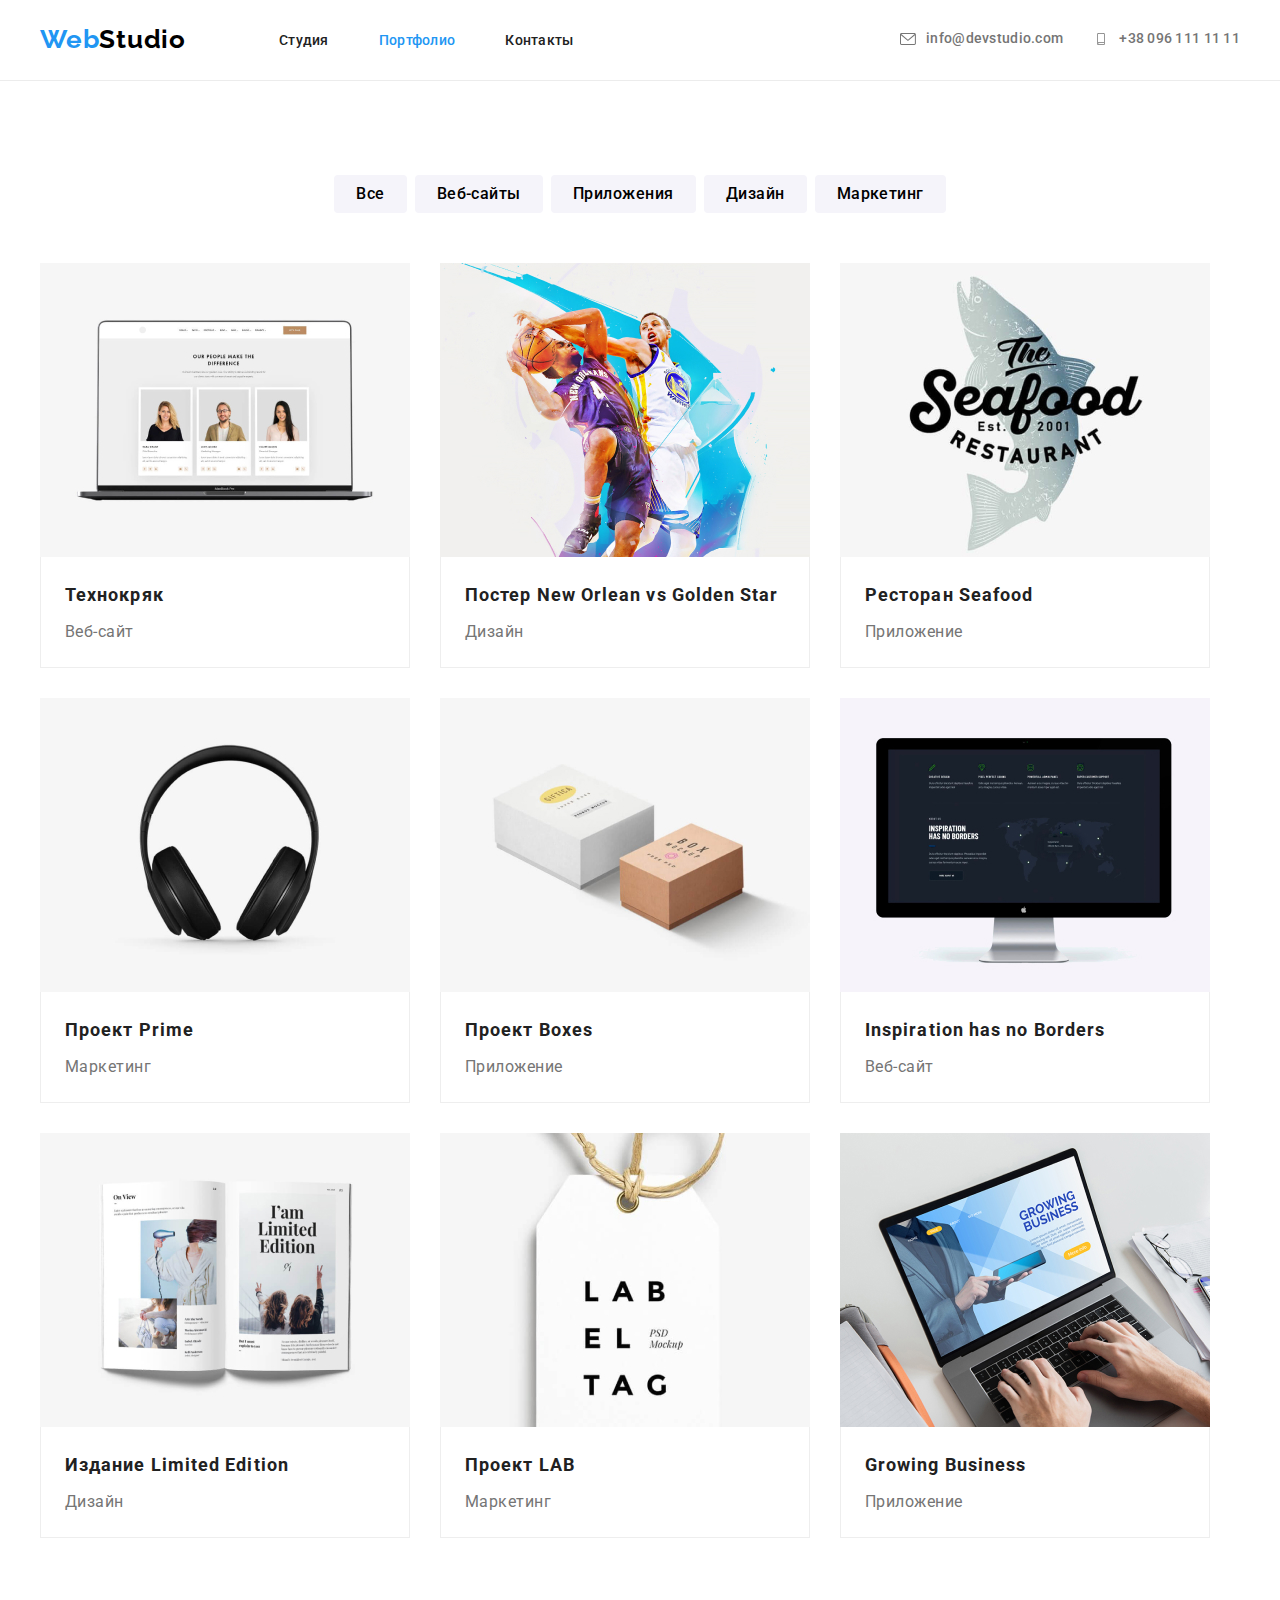
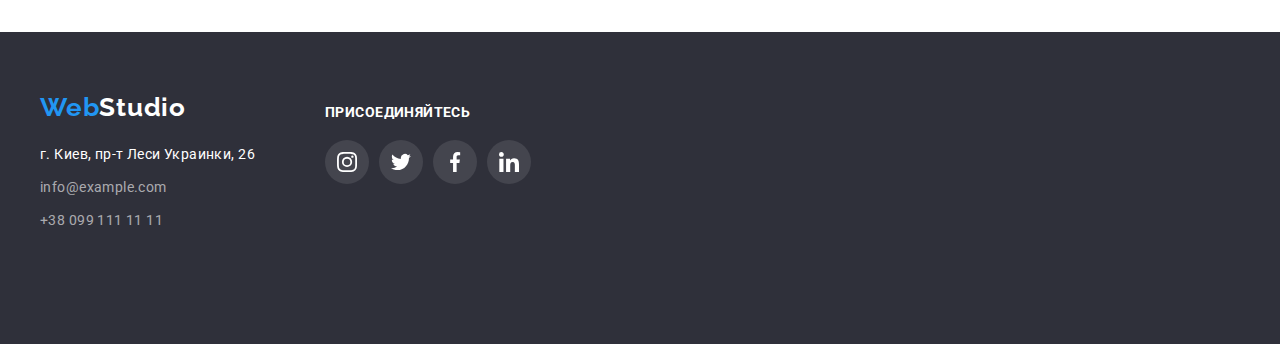
==== commit 78263b86: "svg problem fix" ====
--- a/portfolio.html
+++ b/portfolio.html
@@ -29,12 +29,12 @@
       <ul class="hdr-contact list">
         <li class="item">
           <a class="hdr-link mail" href="mailto:info@devstudio.com"><svg class="hdr-icon-mail">
-              <use href="./images/icons/symbol-defs3.svg#icon-envelope"></use>
+              <use href="./images/icons/symbol-defs.svg#icon-envelope"></use>
             </svg>info@devstudio.com</a>
         </li>
         <li class="item">
           <a class="hdr-link tel" href="tel:+380961111111"><svg class="hdr-icon-tel">
-              <use href="./images/icons/symbol-defs3.svg#icon-smartphone"></use>
+              <use href="./images/icons/symbol-defs.svg#icon-smartphone"></use>
             </svg>+38 096 111 11 11</a>
         </li>
       </ul>
@@ -143,28 +143,28 @@
           <li class="footer-link-item">
             <a href="" class="footer-social">
               <svg class="footer-link-icon">
-                <use href="./images/icons/symbol-defs3.svg#icon-instagram"></use>
+                <use href="./images/icons/symbol-defs.svg#icon-instagram"></use>
               </svg>
             </a>
           </li>
           <li class="footer-link-item">
             <a href="" class="footer-social">
               <svg class="footer-link-icon">
-                <use href="./images/icons/symbol-defs3.svg#icon-twitter"></use>
+                <use href="./images/icons/symbol-defs.svg#icon-twitter"></use>
               </svg>
             </a>
           </li>
           <li class="footer-link-item">
             <a href="" class="footer-social">
               <svg class="footer-link-icon">
-                <use href="./images/icons/symbol-defs3.svg#icon-facebook"></use>
+                <use href="./images/icons/symbol-defs.svg#icon-facebook"></use>
               </svg>
             </a>
           </li>
           <li class="footer-link-item">
             <a href="" class="footer-social">
               <svg class="footer-link-icon">
-                <use href="./images/icons/symbol-defs3.svg#icon-linkedin"></use>
+                <use href="./images/icons/symbol-defs.svg#icon-linkedin"></use>
               </svg>
             </a>
           </li>
